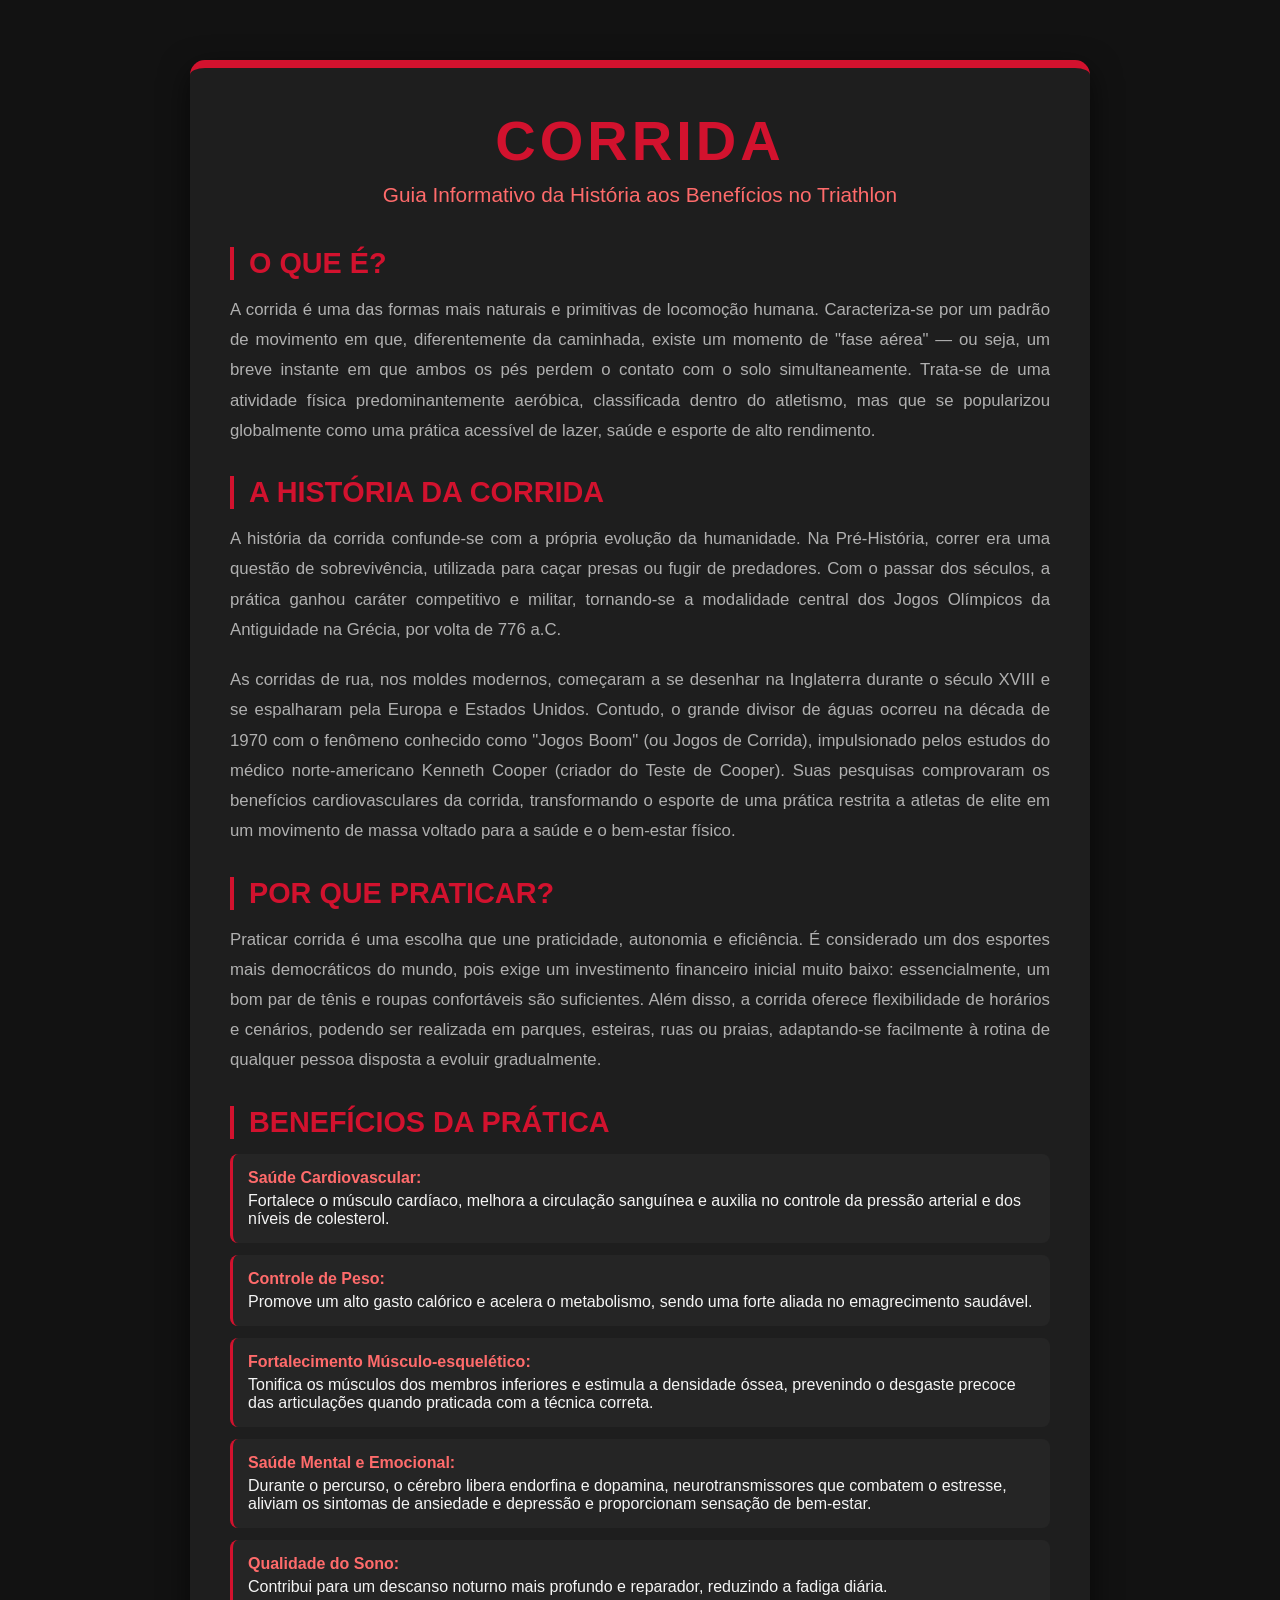
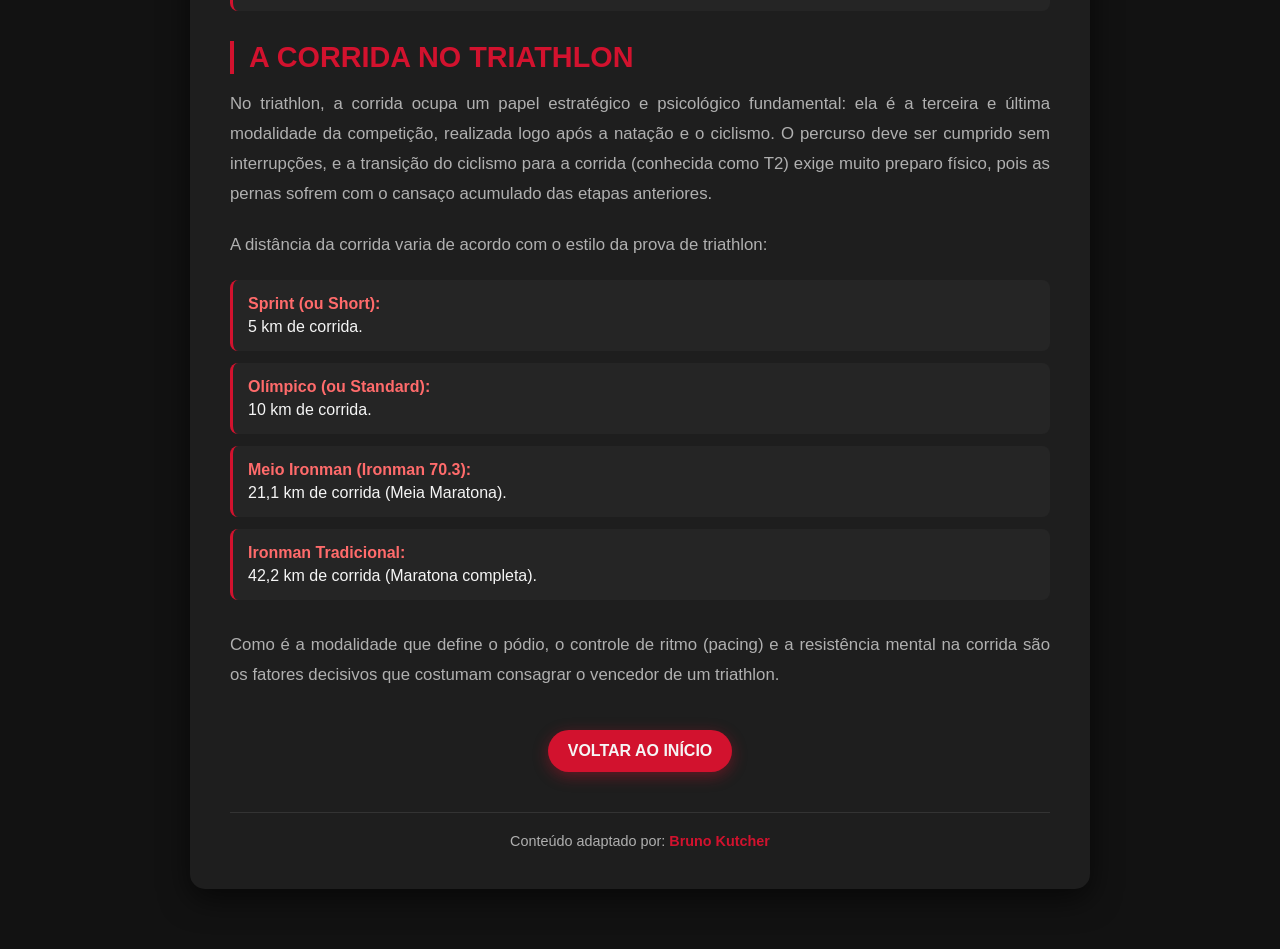
==== corrida.html @ e35ec66d "001" ====
<!DOCTYPE html>
<html lang="pt-br">
<head>
    <meta charset="UTF-8">
    <meta name="viewport" content="width=device-width, initial-scale=1.0">

    <title>Corrida - Tudo Sobre a Modalidade</title>
    <style>
        /* Reset básico para garantir consistência entre navegadores */
* {
    margin: 0;
    padding: 0;
    box-sizing: border-box;
    font-family: 'Segoe UI', Tahoma, Geneva, Verdana, sans-serif;
}

:root {
    --primary-red: #D2122E;
    --dark-red: #8B0000;

    /* Tema escuro - style1 */
    --bg-dark: #121212;
    --card-dark: #1E1E1E;
    --card-hover: #2A2A2A;
    --text-light: #F5F5F5;
    --text-secondary: #B0B0B0;
    --border-color: #333;
}

body {
    background-color: var(--bg-dark);
    color: var(--text-light);
    display: flex;
    justify-content: center;
    align-items: center;
    min-height: 100vh;
    padding: 20px;
}

.container {
    background-color: var(--card-dark);
    max-width: 900px;
    width: 100%;
    padding: 40px;
    border-radius: 15px;
    box-shadow: 0 10px 30px rgba(0, 0, 0, 0.6);
    border-top: 8px solid var(--primary-red);
    text-align: left; /* Alinhamento à esquerda para melhor leitura de textos longos */
    margin: 40px 0;
}

header {
    text-align: center;
    margin-bottom: 40px;
}

header h1 {
    font-size: 3.5rem;
    color: var(--primary-red);
    letter-spacing: 4px;
    margin-bottom: 10px;
    text-transform: uppercase;
}

header h2 {
    font-size: 1.3rem;
    color: #ff6b6b;
    margin-bottom: 20px;
    font-weight: 400;
}

h3 {
    color: var(--primary-red);
    font-size: 1.8rem;
    margin: 30px 0 15px 0;
    border-left: 4px solid var(--primary-red);
    padding-left: 15px;
    text-transform: uppercase;
}

.description {
    font-size: 1.05rem;
    line-height: 1.8;
    margin-bottom: 20px;
    color: var(--text-secondary);
    text-align: justify;
}

/* Listas de Benefícios e Distâncias */
.benefits-list, .distances-list {
    list-style: none;
    margin-bottom: 30px;
}

.benefits-list li, .distances-list li {
    background-color: rgba(255, 255, 255, 0.03);
    margin-bottom: 12px;
    padding: 15px;
    border-radius: 8px;
    border-left: 3px solid var(--primary-red);
    transition: background 0.3s ease;
}

.benefits-list li:hover, .distances-list li:hover {
    background-color: var(--card-hover);
}

.benefits-list li strong, .distances-list li strong {
    color: #ff6b6b;
    display: block;
    margin-bottom: 5px;
}

/* Estilização da Lista Horizontal (Navegação) */
#modalidades {
    margin: 40px 0 20px 0;
    text-align: center;
}

.horizontal-list {
    list-style: none;
    display: flex;
    justify-content: center;
    gap: 20px;
    padding: 0;
}

.horizontal-list li {
    min-width: 150px;
}

.horizontal-list li a {
    display: block;
    padding: 12px 20px;
    background-color: var(--primary-red);
    color: var(--text-light);
    text-decoration: none;
    font-weight: bold;
    text-transform: uppercase;
    border-radius: 50px;
    transition: all 0.3s ease;
    box-shadow: 0 4px 15px rgba(210, 18, 46, 0.4);
    text-align: center;
}

.horizontal-list li a:hover {
    background-color: var(--dark-red);
    transform: translateY(-3px);
    box-shadow: 0 6px 20px rgba(139, 0, 0, 0.6);
}

footer {
    margin-top: 40px;
    padding-top: 20px;
    border-top: 1px solid var(--border-color);
    font-size: 0.9rem;
    color: var(--text-secondary);
    text-align: center;
}

footer strong {
    color: var(--primary-red);
}

/* Responsividade */
@media (max-width: 600px) {
    .horizontal-list {
        flex-direction: column;
        gap: 10px;
    }

    header h1 {
        font-size: 2.5rem;
    }
    
    .container {
        padding: 20px;
    }
}
    </style>
</head>
<body>
    <div class="container">
        <header>
            <h1>CORRIDA</h1>
            <h2>Guia Informativo da História aos Benefícios no Triathlon</h2>
        </header>

        <main class="content-text">
            <section>
                <h3>O que é?</h3>
                <p class="description">A corrida é uma das formas mais naturais e primitivas de locomoção humana. Caracteriza-se por um padrão de movimento em que, diferentemente da caminhada, existe um momento de "fase aérea" — ou seja, um breve instante em que ambos os pés perdem o contato com o solo simultaneamente. Trata-se de uma atividade física predominantemente aeróbica, classificada dentro do atletismo, mas que se popularizou globalmente como uma prática acessível de lazer, saúde e esporte de alto rendimento.</p>
            </section>

            <section>
                <h3>A história da corrida</h3>
                <p class="description">A história da corrida confunde-se com a própria evolução da humanidade. Na Pré-História, correr era uma questão de sobrevivência, utilizada para caçar presas ou fugir de predadores. Com o passar dos séculos, a prática ganhou caráter competitivo e militar, tornando-se a modalidade central dos Jogos Olímpicos da Antiguidade na Grécia, por volta de 776 a.C.</p>
                <p class="description">As corridas de rua, nos moldes modernos, começaram a se desenhar na Inglaterra durante o século XVIII e se espalharam pela Europa e Estados Unidos. Contudo, o grande divisor de águas ocorreu na década de 1970 com o fenômeno conhecido como "Jogos Boom" (ou Jogos de Corrida), impulsionado pelos estudos do médico norte-americano Kenneth Cooper (criador do Teste de Cooper). Suas pesquisas comprovaram os benefícios cardiovasculares da corrida, transformando o esporte de uma prática restrita a atletas de elite em um movimento de massa voltado para a saúde e o bem-estar físico.</p>
            </section>

            <section>
                <h3>Por que praticar?</h3>
                <p class="description">Praticar corrida é uma escolha que une praticidade, autonomia e eficiência. É considerado um dos esportes mais democráticos do mundo, pois exige um investimento financeiro inicial muito baixo: essencialmente, um bom par de tênis e roupas confortáveis são suficientes. Além disso, a corrida oferece flexibilidade de horários e cenários, podendo ser realizada em parques, esteiras, ruas ou praias, adaptando-se facilmente à rotina de qualquer pessoa disposta a evoluir gradualmente.</p>
            </section>

            <section>
                <h3>Benefícios da prática</h3>
                <ul class="benefits-list">
                    <li><strong>Saúde Cardiovascular:</strong> Fortalece o músculo cardíaco, melhora a circulação sanguínea e auxilia no controle da pressão arterial e dos níveis de colesterol.</li>
                    <li><strong>Controle de Peso:</strong> Promove um alto gasto calórico e acelera o metabolismo, sendo uma forte aliada no emagrecimento saudável.</li>
                    <li><strong>Fortalecimento Músculo-esquelético:</strong> Tonifica os músculos dos membros inferiores e estimula a densidade óssea, prevenindo o desgaste precoce das articulações quando praticada com a técnica correta.</li>
                    <li><strong>Saúde Mental e Emocional:</strong> Durante o percurso, o cérebro libera endorfina e dopamina, neurotransmissores que combatem o estresse, aliviam os sintomas de ansiedade e depressão e proporcionam sensação de bem-estar.</li>
                    <li><strong>Qualidade do Sono:</strong> Contribui para um descanso noturno mais profundo e reparador, reduzindo a fadiga diária.</li>
                </ul>
            </section>

            <section>
                <h3>A corrida no triathlon</h3>
                <p class="description">No triathlon, a corrida ocupa um papel estratégico e psicológico fundamental: ela é a terceira e última modalidade da competição, realizada logo após a natação e o ciclismo. O percurso deve ser cumprido sem interrupções, e a transição do ciclismo para a corrida (conhecida como T2) exige muito preparo físico, pois as pernas sofrem com o cansaço acumulado das etapas anteriores.</p>
                <p class="description">A distância da corrida varia de acordo com o estilo da prova de triathlon:</p>
                <ul class="distances-list">
                    <li><strong>Sprint (ou Short):</strong> 5 km de corrida.</li>
                    <li><strong>Olímpico (ou Standard):</strong> 10 km de corrida.</li>
                    <li><strong>Meio Ironman (Ironman 70.3):</strong> 21,1 km de corrida (Meia Maratona).</li>
                    <li><strong>Ironman Tradicional:</strong> 42,2 km de corrida (Maratona completa).</li>
                </ul>
                <p class="description">Como é a modalidade que define o pódio, o controle de ritmo (pacing) e a resistência mental na corrida são os fatores decisivos que costumam consagrar o vencedor de um triathlon.</p>
            </section>
        </main>

        <nav id="modalidades">
            <ul class="horizontal-list">
                <li><a href="index.html">Voltar ao Início</a></li>
            </ul>
        </nav>

        <footer>
            <p>Conteúdo adaptado por: <strong>Bruno Kutcher</strong></p>
        </footer>
    </div>
</body>
</html>
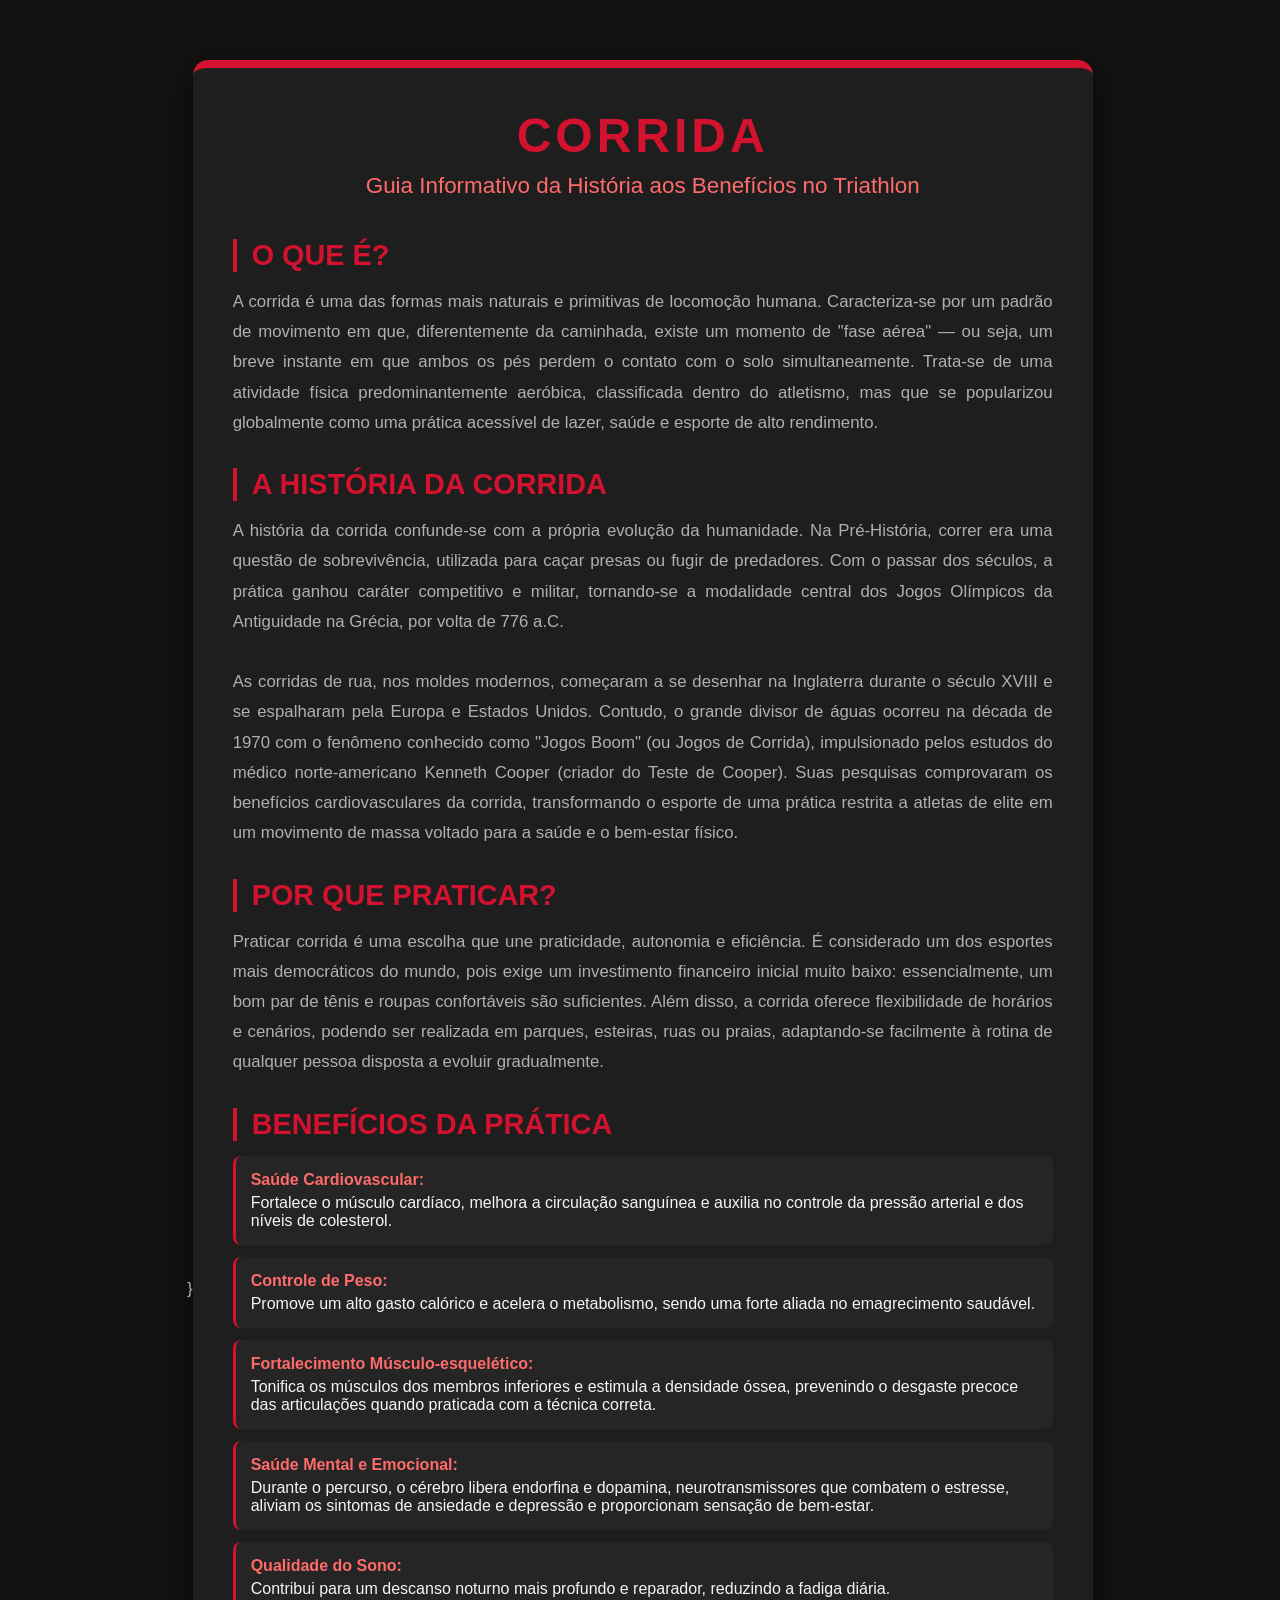
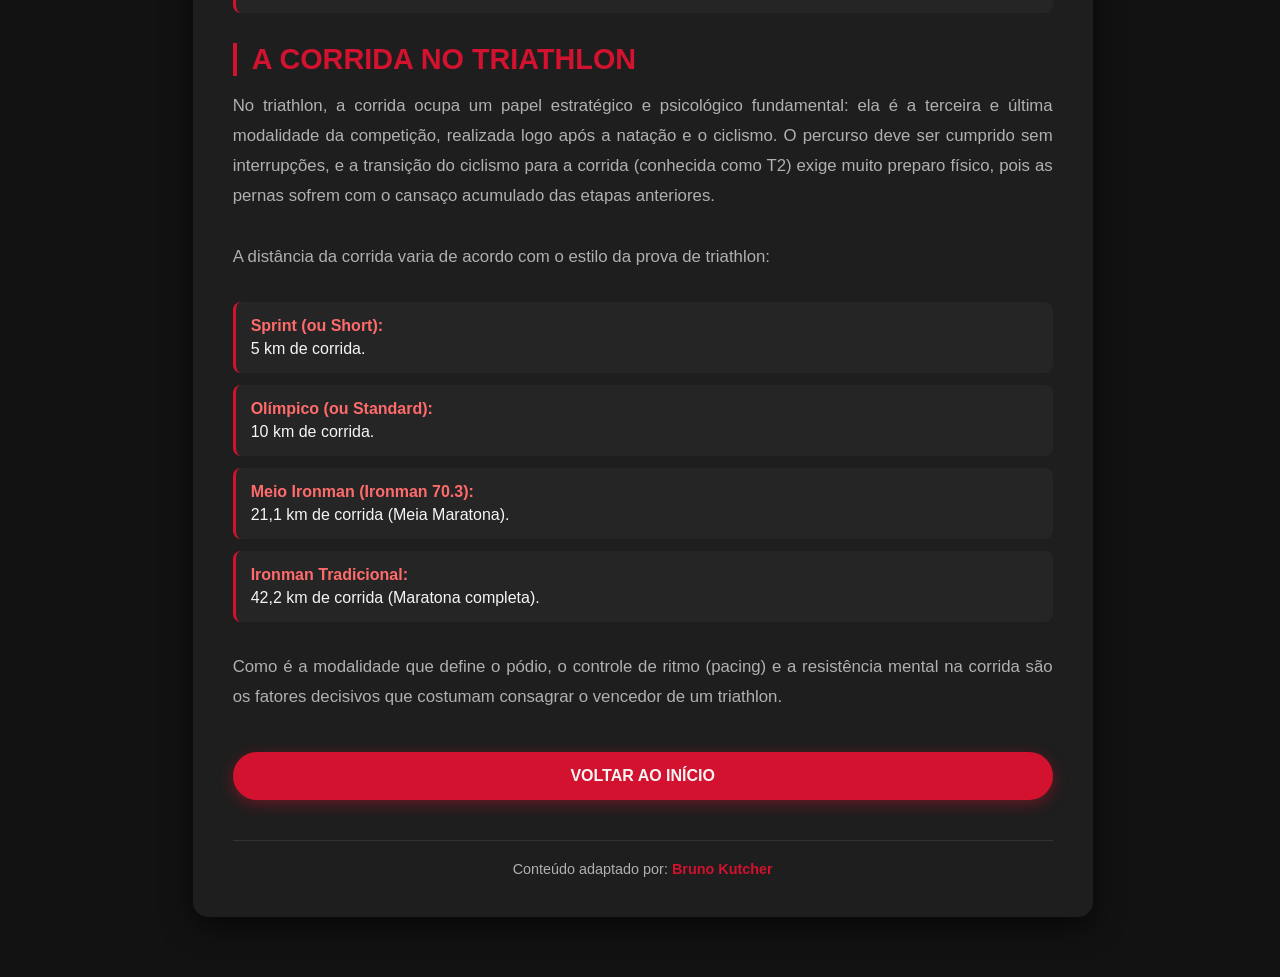
==== commit 088d4aa1: "alteracao05" ====
--- a/corrida.html
+++ b/corrida.html
@@ -3,181 +3,9 @@
 <head>
     <meta charset="UTF-8">
     <meta name="viewport" content="width=device-width, initial-scale=1.0">
-
-    <title>Corrida - Tudo Sobre a Modalidade</title>
-    <style>
-        /* Reset básico para garantir consistência entre navegadores */
-* {
-    margin: 0;
-    padding: 0;
-    box-sizing: border-box;
-    font-family: 'Segoe UI', Tahoma, Geneva, Verdana, sans-serif;
-}
-
-:root {
-    --primary-red: #D2122E;
-    --dark-red: #8B0000;
-
-    /* Tema escuro - style1 */
-    --bg-dark: #121212;
-    --card-dark: #1E1E1E;
-    --card-hover: #2A2A2A;
-    --text-light: #F5F5F5;
-    --text-secondary: #B0B0B0;
-    --border-color: #333;
-}
-
-body {
-    background-color: var(--bg-dark);
-    color: var(--text-light);
-    display: flex;
-    justify-content: center;
-    align-items: center;
-    min-height: 100vh;
-    padding: 20px;
-}
-
-.container {
-    background-color: var(--card-dark);
-    max-width: 900px;
-    width: 100%;
-    padding: 40px;
-    border-radius: 15px;
-    box-shadow: 0 10px 30px rgba(0, 0, 0, 0.6);
-    border-top: 8px solid var(--primary-red);
-    text-align: left; /* Alinhamento à esquerda para melhor leitura de textos longos */
-    margin: 40px 0;
-}
-
-header {
-    text-align: center;
-    margin-bottom: 40px;
-}
-
-header h1 {
-    font-size: 3.5rem;
-    color: var(--primary-red);
-    letter-spacing: 4px;
-    margin-bottom: 10px;
-    text-transform: uppercase;
-}
-
-header h2 {
-    font-size: 1.3rem;
-    color: #ff6b6b;
-    margin-bottom: 20px;
-    font-weight: 400;
-}
-
-h3 {
-    color: var(--primary-red);
-    font-size: 1.8rem;
-    margin: 30px 0 15px 0;
-    border-left: 4px solid var(--primary-red);
-    padding-left: 15px;
-    text-transform: uppercase;
-}
-
-.description {
-    font-size: 1.05rem;
-    line-height: 1.8;
-    margin-bottom: 20px;
-    color: var(--text-secondary);
-    text-align: justify;
-}
-
-/* Listas de Benefícios e Distâncias */
-.benefits-list, .distances-list {
-    list-style: none;
-    margin-bottom: 30px;
-}
-
-.benefits-list li, .distances-list li {
-    background-color: rgba(255, 255, 255, 0.03);
-    margin-bottom: 12px;
-    padding: 15px;
-    border-radius: 8px;
-    border-left: 3px solid var(--primary-red);
-    transition: background 0.3s ease;
-}
-
-.benefits-list li:hover, .distances-list li:hover {
-    background-color: var(--card-hover);
-}
-
-.benefits-list li strong, .distances-list li strong {
-    color: #ff6b6b;
-    display: block;
-    margin-bottom: 5px;
-}
-
-/* Estilização da Lista Horizontal (Navegação) */
-#modalidades {
-    margin: 40px 0 20px 0;
-    text-align: center;
-}
-
-.horizontal-list {
-    list-style: none;
-    display: flex;
-    justify-content: center;
-    gap: 20px;
-    padding: 0;
-}
-
-.horizontal-list li {
-    min-width: 150px;
-}
-
-.horizontal-list li a {
-    display: block;
-    padding: 12px 20px;
-    background-color: var(--primary-red);
-    color: var(--text-light);
-    text-decoration: none;
-    font-weight: bold;
-    text-transform: uppercase;
-    border-radius: 50px;
-    transition: all 0.3s ease;
-    box-shadow: 0 4px 15px rgba(210, 18, 46, 0.4);
-    text-align: center;
-}
-
-.horizontal-list li a:hover {
-    background-color: var(--dark-red);
-    transform: translateY(-3px);
-    box-shadow: 0 6px 20px rgba(139, 0, 0, 0.6);
-}
-
-footer {
-    margin-top: 40px;
-    padding-top: 20px;
-    border-top: 1px solid var(--border-color);
-    font-size: 0.9rem;
-    color: var(--text-secondary);
-    text-align: center;
-}
-
-footer strong {
-    color: var(--primary-red);
-}
-
-/* Responsividade */
-@media (max-width: 600px) {
-    .horizontal-list {
-        flex-direction: column;
-        gap: 10px;
-    }
-
-    header h1 {
-        font-size: 2.5rem;
-    }
-    
-    .container {
-        padding: 20px;
-    }
-}
-    </style>
+    <link rel="shortcut icon" href="pngwing.com.ico" type="image/x-icon">}
+    <link rel="stylesheet" href="style.css">
+    <title>Corrida</title>
 </head>
 <body>
     <div class="container">
--- a/style.css
+++ b/style.css
@@ -0,0 +1,250 @@
+/* ==========================
+   RESET
+========================== */
+* {
+    margin: 0;
+    padding: 0;
+    box-sizing: border-box;
+    font-family: 'Segoe UI', Tahoma, Geneva, Verdana, sans-serif;
+}
+
+/* ==========================
+   VARIÁVEIS
+========================== */
+:root {
+    --primary-red: #D2122E;
+    --dark-red: #8B0000;
+
+    --bg-dark: #121212;
+    --card-dark: #1E1E1E;
+    --card-hover: #2A2A2A;
+
+    --text-light: #F5F5F5;
+    --text-secondary: #B0B0B0;
+
+    --border-color: #333;
+}
+
+/* ==========================
+   BODY
+========================== */
+body {
+    background: var(--bg-dark);
+    color: var(--text-light);
+
+    display: flex;
+    justify-content: center;
+    align-items: center;
+
+    min-height: 100vh;
+    padding: 20px;
+}
+
+/* ==========================
+   CONTAINER
+========================== */
+.container {
+    background: var(--card-dark);
+
+    width: 100%;
+    max-width: 900px;
+
+    padding: 40px;
+    margin: 40px 0;
+
+    border-radius: 15px;
+    border-top: 8px solid var(--primary-red);
+
+    box-shadow: 0 10px 30px rgba(0,0,0,.6);
+
+    text-align: left;
+}
+
+/* ==========================
+   CABEÇALHO
+========================== */
+header {
+    text-align: center;
+    margin-bottom: 40px;
+}
+
+header h1 {
+    color: var(--primary-red);
+    font-size: 3rem;
+    letter-spacing: 4px;
+    text-transform: uppercase;
+    margin-bottom: 10px;
+}
+
+header h2 {
+    color: #ff6b6b;
+    font-size: 1.4rem;
+    font-weight: 400;
+    margin-bottom: 20px;
+}
+
+/* ==========================
+   TÍTULOS
+========================== */
+h3 {
+    color: var(--primary-red);
+    font-size: 1.8rem;
+
+    margin: 30px 0 15px;
+
+    border-left: 4px solid var(--primary-red);
+    padding-left: 15px;
+
+    text-transform: uppercase;
+}
+
+/* ==========================
+   TEXTOS
+========================== */
+.description {
+    color: var(--text-secondary);
+
+    font-size: 1.05rem;
+    line-height: 1.8;
+
+    margin-bottom: 30px;
+
+    text-align: justify;
+}
+
+/* ==========================
+   LISTAS DE CONTEÚDO
+========================== */
+.benefits-list,
+.distances-list {
+    list-style: none;
+    margin-bottom: 30px;
+}
+
+.benefits-list li,
+.distances-list li {
+    background: rgba(255,255,255,.03);
+
+    margin-bottom: 12px;
+    padding: 15px;
+
+    border-radius: 8px;
+    border-left: 3px solid var(--primary-red);
+
+    transition: .3s;
+}
+
+.benefits-list li:hover,
+.distances-list li:hover {
+    background: var(--card-hover);
+}
+
+.benefits-list li strong,
+.distances-list li strong {
+    color: #ff6b6b;
+    display: block;
+    margin-bottom: 5px;
+}
+
+/* ==========================
+   MENU HORIZONTAL
+========================== */
+#modalidades {
+    text-align: center;
+    margin: 40px 0 30px;
+}
+
+.horizontal-list {
+    display: flex;
+    justify-content: center;
+    gap: 20px;
+
+    list-style: none;
+}
+
+.horizontal-list li {
+    flex: 1;
+    min-width: 150px;
+}
+
+.horizontal-list li a {
+    display: block;
+
+    padding: 15px 25px;
+
+    text-align: center;
+    text-decoration: none;
+    text-transform: uppercase;
+    font-weight: bold;
+
+    color: var(--text-light);
+
+    background: var(--primary-red);
+
+    border-radius: 50px;
+
+    transition: .3s;
+
+    box-shadow: 0 4px 15px rgba(210,18,46,.4);
+}
+
+.horizontal-list li a:hover {
+    background: var(--dark-red);
+
+    transform: translateY(-3px);
+
+    box-shadow: 0 6px 20px rgba(139,0,0,.6);
+}
+
+/* ==========================
+   LINKS ESPECIAIS
+========================== */
+a#bruno {
+    color: var(--dark-red);
+}
+
+/* ==========================
+   RODAPÉ
+========================== */
+footer {
+    text-align: center;
+
+    margin-top: 40px;
+    padding-top: 20px;
+
+    border-top: 1px solid var(--border-color);
+
+    color: var(--text-secondary);
+    font-size: .9rem;
+}
+
+footer strong {
+    color: var(--primary-red);
+}
+
+/* ==========================
+   RESPONSIVIDADE
+========================== */
+@media (max-width: 600px) {
+
+    .container {
+        padding: 20px;
+    }
+
+    header h1 {
+        font-size: 2.2rem;
+    }
+
+    header h2 {
+        font-size: 1.2rem;
+    }
+
+    .horizontal-list {
+        flex-direction: column;
+        gap: 10px;
+    }
+
+    .horizontal-list li {
+        min-width: auto;
+    }
+}
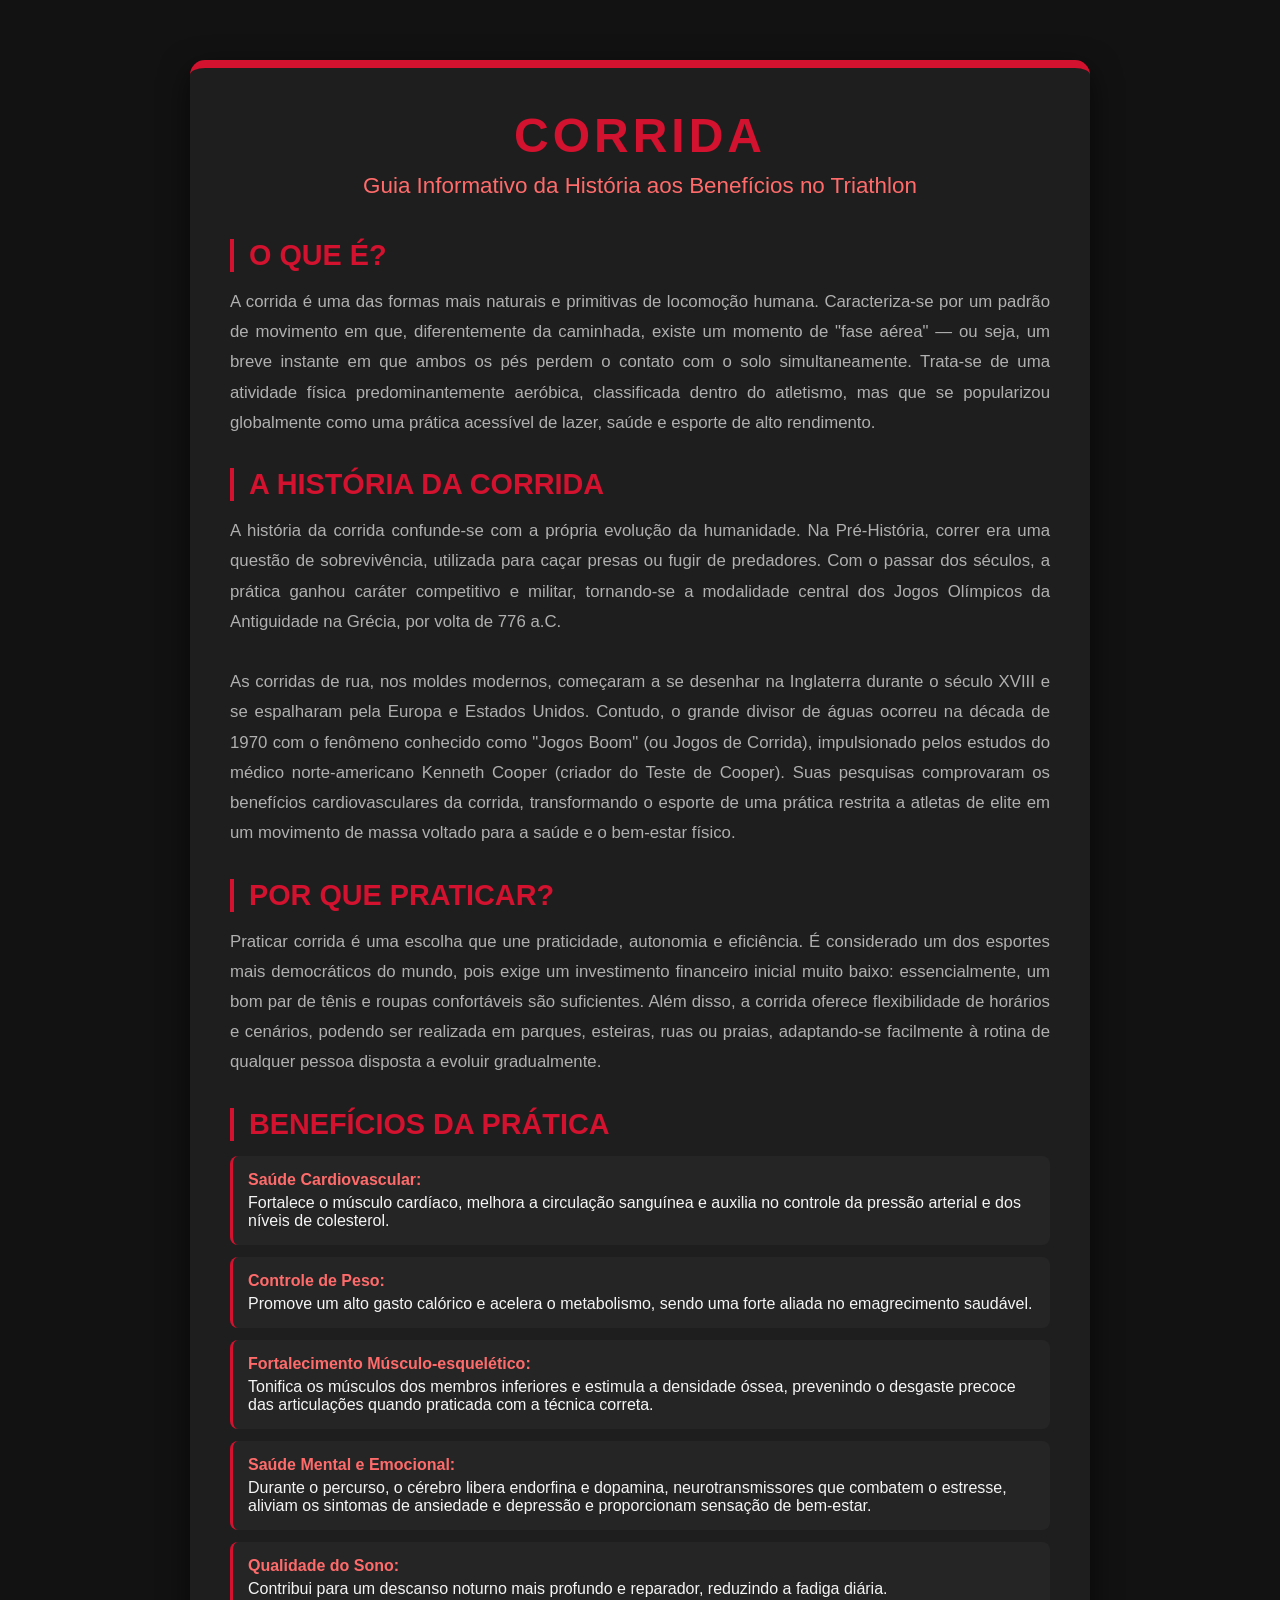
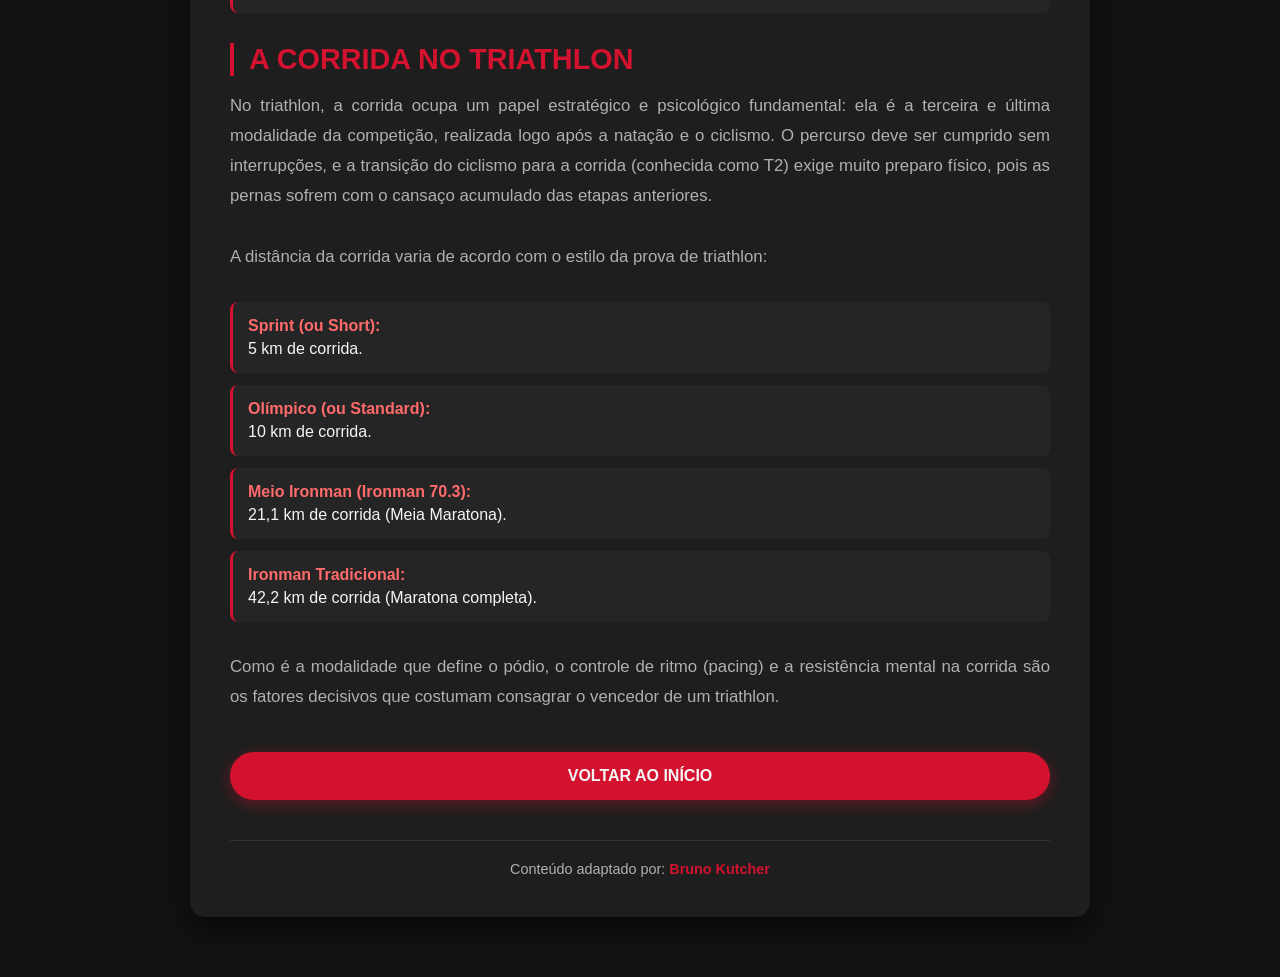
==== commit 91cd307e: "alteracao.nao.lembro.o.numero" ====
--- a/corrida.html
+++ b/corrida.html
@@ -3,7 +3,7 @@
 <head>
     <meta charset="UTF-8">
     <meta name="viewport" content="width=device-width, initial-scale=1.0">
-    <link rel="shortcut icon" href="pngwing.com.ico" type="image/x-icon">}
+    <link rel="shortcut icon" href="pngwing.com.ico" type="image/x-icon">
     <link rel="stylesheet" href="style.css">
     <title>Corrida</title>
 </head>
--- a/style.css
+++ b/style.css
@@ -1,6 +1,4 @@
-/* ==========================
-   RESET
-========================== */
+/* Reset básico para garantir consistência entre navegadores */
 * {
     margin: 0;
     padding: 0;
@@ -8,61 +6,41 @@
     font-family: 'Segoe UI', Tahoma, Geneva, Verdana, sans-serif;
 }
 
-/* ==========================
-   VARIÁVEIS
-========================== */
 :root {
     --primary-red: #D2122E;
     --dark-red: #8B0000;
 
+    /* Tema escuro - style1 */
     --bg-dark: #121212;
     --card-dark: #1E1E1E;
     --card-hover: #2A2A2A;
-
     --text-light: #F5F5F5;
     --text-secondary: #B0B0B0;
-
     --border-color: #333;
 }
 
-/* ==========================
-   BODY
-========================== */
 body {
     background: var(--bg-dark);
     color: var(--text-light);
-
     display: flex;
     justify-content: center;
     align-items: center;
-
     min-height: 100vh;
     padding: 20px;
 }
 
-/* ==========================
-   CONTAINER
-========================== */
 .container {
     background: var(--card-dark);
-
     width: 100%;
     max-width: 900px;
-
     padding: 40px;
     margin: 40px 0;
-
     border-radius: 15px;
     border-top: 8px solid var(--primary-red);
-
     box-shadow: 0 10px 30px rgba(0,0,0,.6);
-
     text-align: left;
 }
 
-/* ==========================
-   CABEÇALHO
-========================== */
 header {
     text-align: center;
     margin-bottom: 40px;
@@ -83,38 +61,24 @@
     margin-bottom: 20px;
 }
 
-/* ==========================
-   TÍTULOS
-========================== */
 h3 {
     color: var(--primary-red);
     font-size: 1.8rem;
-
     margin: 30px 0 15px;
-
     border-left: 4px solid var(--primary-red);
     padding-left: 15px;
-
-    text-transform: uppercase;
-}
-
-/* ==========================
-   TEXTOS
-========================== */
+    text-transform: uppercase;
+}
+
 .description {
     color: var(--text-secondary);
-
     font-size: 1.05rem;
     line-height: 1.8;
-
     margin-bottom: 30px;
-
     text-align: justify;
 }
 
-/* ==========================
-   LISTAS DE CONTEÚDO
-========================== */
+/* Listas de Benefícios e Distâncias */
 .benefits-list,
 .distances-list {
     list-style: none;
@@ -124,13 +88,10 @@
 .benefits-list li,
 .distances-list li {
     background: rgba(255,255,255,.03);
-
     margin-bottom: 12px;
     padding: 15px;
-
     border-radius: 8px;
     border-left: 3px solid var(--primary-red);
-
     transition: .3s;
 }
 
@@ -146,9 +107,7 @@
     margin-bottom: 5px;
 }
 
-/* ==========================
-   MENU HORIZONTAL
-========================== */
+/* Navegação e Botões */
 #modalidades {
     text-align: center;
     margin: 40px 0 30px;
@@ -158,7 +117,6 @@
     display: flex;
     justify-content: center;
     gap: 20px;
-
     list-style: none;
 }
 
@@ -169,51 +127,105 @@
 
 .horizontal-list li a {
     display: block;
-
     padding: 15px 25px;
-
     text-align: center;
     text-decoration: none;
     text-transform: uppercase;
     font-weight: bold;
-
-    color: var(--text-light);
-
+    color: var(--text-light);
     background: var(--primary-red);
-
     border-radius: 50px;
-
     transition: .3s;
-
     box-shadow: 0 4px 15px rgba(210,18,46,.4);
 }
 
 .horizontal-list li a:hover {
     background: var(--dark-red);
-
     transform: translateY(-3px);
-
     box-shadow: 0 6px 20px rgba(139,0,0,.6);
 }
 
-/* ==========================
-   LINKS ESPECIAIS
-========================== */
+/* Estilos Específicos para Login/Formulário */
+.login-form {
+    margin: 30px 0;
+    text-align: center;
+}
+
+.input-group {
+    margin-bottom: 25px;
+    text-align: left;
+    max-width: 500px;
+    margin-left: auto;
+    margin-right: auto;
+}
+
+.input-group label {
+    display: block;
+    margin-bottom: 10px;
+    color: var(--text-secondary);
+    font-weight: bold;
+    font-size: 0.9rem;
+    text-transform: uppercase;
+    letter-spacing: 1px;
+}
+
+.input-group input {
+    width: 100%;
+    padding: 15px;
+    background-color: var(--card-hover);
+    border: 1px solid var(--border-color);
+    border-radius: 10px;
+    color: var(--text-light);
+    font-size: 1rem;
+    outline: none;
+    transition: all 0.3s;
+}
+
+.input-group input:focus {
+    border-color: var(--primary-red);
+    background-color: #333;
+    box-shadow: 0 0 10px rgba(210, 18, 46, 0.2);
+}
+
+/* Saudação de Boas-vindas */
+.welcome-msg {
+    background-color: rgba(210, 18, 46, 0.1);
+    padding: 12px 25px;
+    border-radius: 50px;
+    display: inline-block;
+    margin-bottom: 30px;
+    border: 1px solid rgba(210, 18, 46, 0.3);
+    text-align: center;
+    width: fit-content;
+}
+
+.welcome-msg p {
+    margin: 0;
+    color: var(--text-light);
+    font-size: 1.1rem;
+}
+
+.welcome-msg strong {
+    color: var(--primary-red);
+}
+
+/* Footer e Links */
 a#bruno {
-    color: var(--dark-red);
-}
-
-/* ==========================
-   RODAPÉ
-========================== */
+    color: var(--primary-red);
+    text-decoration: none;
+    transition: 0.3s;
+}
+
+a#bruno:hover {
+    color: #ff6b6b;
+    text-decoration: underline;
+}
+
 footer {
     text-align: center;
-
     margin-top: 40px;
     padding-top: 20px;
-
     border-top: 1px solid var(--border-color);
-
     color: var(--text-secondary);
     font-size: .9rem;
 }
@@ -222,11 +234,8 @@
     color: var(--primary-red);
 }
 
-/* ==========================
-   RESPONSIVIDADE
-========================== */
+/* Responsividade */
 @media (max-width: 600px) {
-
     .container {
         padding: 20px;
     }
